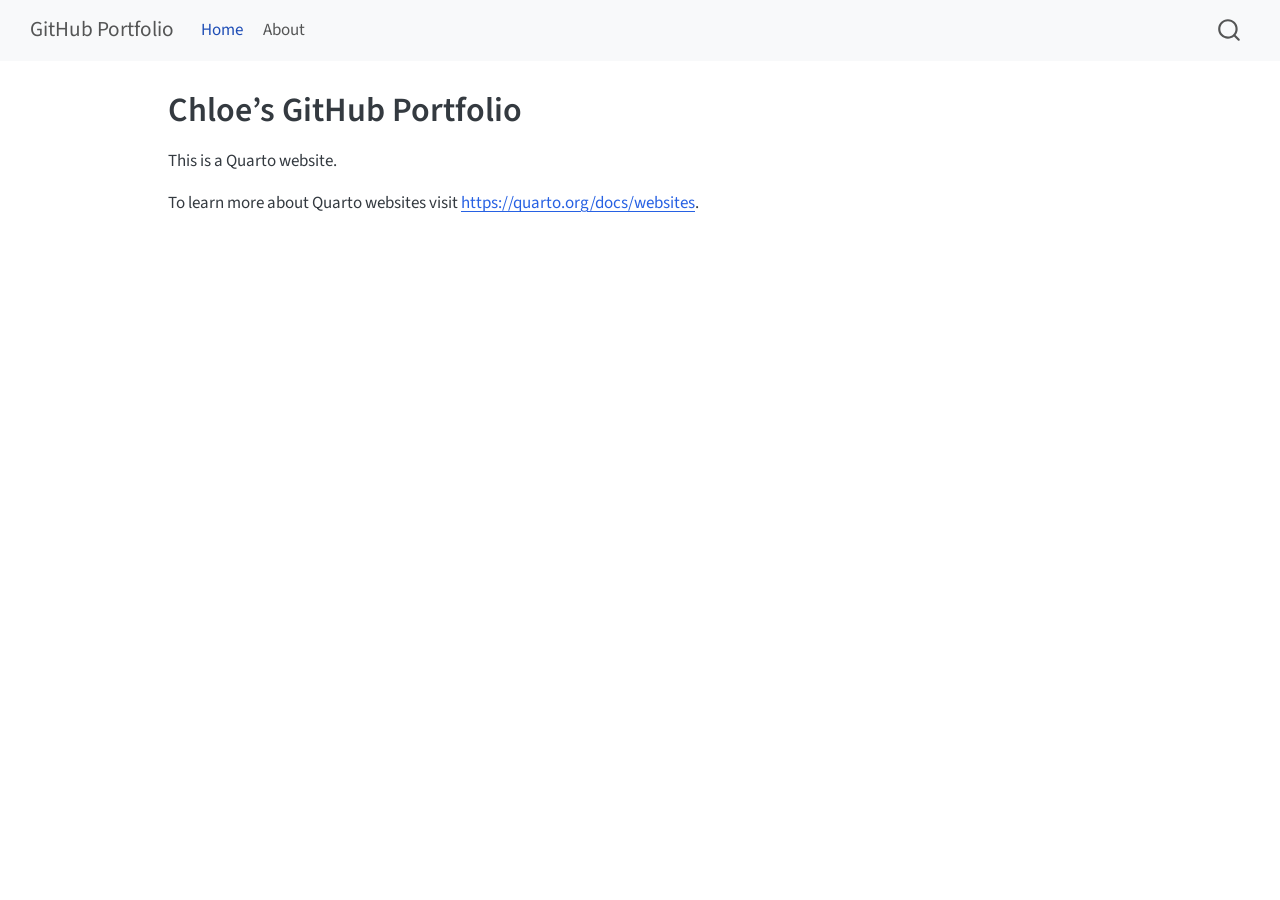
==== docs/index.html @ cc86d29c "step 3 complete" ====
<!DOCTYPE html>
<html xmlns="http://www.w3.org/1999/xhtml" lang="en" xml:lang="en"><head>

<meta charset="utf-8">
<meta name="generator" content="quarto-1.10.18">

<meta name="viewport" content="width=device-width, initial-scale=1.0, user-scalable=yes">


<title>Chloe’s GitHub Portfolio – GitHub Portfolio</title>
<style>
/* Default styles provided by pandoc.
** See https://pandoc.org/MANUAL.html#variables-for-html for config info.
*/
span.smallcaps{font-variant: small-caps;}
div.columns{display: flex; gap: 1.5em;}
div.column{flex: auto;}
@media screen {
div.columns{gap: min(4vw, 1.5em);}
div.column{overflow-x: auto;}
}
div.hanging-indent{margin-left: 1.5em; text-indent: -1.5em;}
ul.task-list{list-style: none;}
ul.task-list li input[type="checkbox"] {
  width: 0.8em;
  margin: 0 0.8em 0.2em -1em; /* quarto-specific, see https://github.com/quarto-dev/quarto-cli/issues/4556 */ 
  vertical-align: middle;
}
</style>


<script src="site_libs/quarto-nav/quarto-nav.js"></script>
<script src="site_libs/quarto-nav/headroom.min.js"></script>
<script src="site_libs/clipboard/clipboard.min.js"></script>
<script src="site_libs/quarto-search/autocomplete.umd.js"></script>
<script src="site_libs/quarto-search/fuse.min.js"></script>
<script src="site_libs/quarto-search/quarto-search.js"></script>
<meta name="quarto:offset" content="./">
<script src="site_libs/quarto-html/quarto.js" type="module"></script>
<script src="site_libs/quarto-html/tabsets/tabsets.js" type="module"></script>
<script src="site_libs/quarto-html/popper.min.js"></script>
<script src="site_libs/quarto-html/tippy.umd.min.js"></script>
<script src="site_libs/quarto-html/anchor.min.js"></script>
<link href="site_libs/quarto-html/tippy.css" rel="stylesheet">
<link href="site_libs/quarto-html/quarto-syntax-highlighting-64a204ab8560d761af7679ceaba22944.css" rel="stylesheet" id="quarto-text-highlighting-styles">
<script src="site_libs/bootstrap/bootstrap.min.js"></script>
<link href="site_libs/bootstrap/bootstrap-icons.css" rel="stylesheet">
<link href="site_libs/bootstrap/bootstrap-172ba59bd5e0b52282274ba0c0cc16fc.min.css" rel="stylesheet" append-hash="true" id="quarto-bootstrap" data-mode="light">
<script id="quarto-search-options" type="application/json">{
  "location": "navbar",
  "copy-button": false,
  "collapse-after": 3,
  "panel-placement": "end",
  "type": "overlay",
  "limit": 50,
  "keyboard-shortcut": [
    "f",
    "/",
    "s"
  ],
  "show-item-context": false,
  "language": {
    "search-no-results-text": "No results",
    "search-matching-documents-text": "matching documents",
    "search-copy-link-title": "Copy link to search",
    "search-hide-matches-text": "Hide additional matches",
    "search-more-match-text": "more match in this document",
    "search-more-matches-text": "more matches in this document",
    "search-clear-button-title": "Clear",
    "search-text-placeholder": "",
    "search-detached-cancel-button-title": "Cancel",
    "search-submit-button-title": "Submit",
    "search-label": "Search"
  }
}</script>


<link rel="stylesheet" href="styles.css">
</head>

<body class="nav-fixed quarto-light">

<div id="quarto-search-results"></div>
  <header id="quarto-header" class="headroom fixed-top">
    <nav class="navbar navbar-expand-lg " data-bs-theme="dark">
      <div class="navbar-container container-fluid">
      <div class="navbar-brand-container mx-auto">
    <a class="navbar-brand" href="./index.html">
    <span class="navbar-title">GitHub Portfolio</span>
    </a>
  </div>
            <div id="quarto-search" class="" title="Search"></div>
          <button class="navbar-toggler" type="button" data-bs-toggle="collapse" data-bs-target="#navbarCollapse" aria-controls="navbarCollapse" role="menu" aria-expanded="false" aria-label="Toggle navigation" onclick="if (window.quartoToggleHeadroom) { window.quartoToggleHeadroom(); }">
  <span class="navbar-toggler-icon"></span>
</button>
          <div class="collapse navbar-collapse" id="navbarCollapse">
            <ul class="navbar-nav navbar-nav-scroll me-auto">
  <li class="nav-item">
    <a class="nav-link active" href="./index.html" aria-current="page"> 
<span class="menu-text">Home</span></a>
  </li>  
  <li class="nav-item">
    <a class="nav-link" href="./about.html"> 
<span class="menu-text">About</span></a>
  </li>  
</ul>
          </div> <!-- /navcollapse -->
            <div class="quarto-navbar-tools">
</div>
      </div> <!-- /container-fluid -->
    </nav>
</header>
<!-- content -->
<div id="quarto-content" class="quarto-container page-columns page-rows-contents page-layout-article page-navbar">
<!-- sidebar -->
<!-- margin-sidebar -->
    <div id="quarto-margin-sidebar" class="sidebar margin-sidebar zindex-bottom">
        
    </div>
<!-- main -->
<main class="content" id="quarto-document-content">

<header id="title-block-header" class="quarto-title-block default">
<div class="quarto-title">
<h1 class="title">Chloe’s GitHub Portfolio</h1>
</div>



<div class="quarto-title-meta">

    
  
    
  </div>
  


</header>


<p>This is a Quarto website.</p>
<p>To learn more about Quarto websites visit <a href="https://quarto.org/docs/websites" class="uri">https://quarto.org/docs/websites</a>.</p>



</main> <!-- /main -->
<script id="quarto-html-after-body" type="application/javascript">
  window.document.addEventListener("DOMContentLoaded", function (event) {
    const icon = "";
    const anchorJS = new window.AnchorJS();
    anchorJS.options = {
      placement: 'right',
      icon: icon
    };
    anchorJS.add('.anchored');
    const isCodeAnnotation = (el) => {
      for (const clz of el.classList) {
        if (clz.startsWith('code-annotation-')) {                     
          return true;
        }
      }
      return false;
    }
    const onCopySuccess = function(e) {
      // button target
      const button = e.trigger;
      // don't keep focus
      button.blur();
      // flash "checked"
      button.classList.add('code-copy-button-checked');
      var currentTitle = button.getAttribute("title");
      button.setAttribute("title", "Copied!");
      let tooltip;
      if (window.bootstrap) {
        button.setAttribute("data-bs-toggle", "tooltip");
        button.setAttribute("data-bs-placement", "left");
        button.setAttribute("data-bs-title", "Copied!");
        tooltip = new bootstrap.Tooltip(button, 
          { trigger: "manual", 
            customClass: "code-copy-button-tooltip",
            offset: [0, -8]});
        tooltip.show();    
      }
      setTimeout(function() {
        if (tooltip) {
          tooltip.hide();
          button.removeAttribute("data-bs-title");
          button.removeAttribute("data-bs-toggle");
          button.removeAttribute("data-bs-placement");
        }
        button.setAttribute("title", currentTitle);
        button.classList.remove('code-copy-button-checked');
      }, 1000);
      // clear code selection
      e.clearSelection();
    }
    const getTextToCopy = function(trigger) {
      const outerScaffold = trigger.parentElement.cloneNode(true);
      const codeEl = outerScaffold.querySelector('code');
      for (const childEl of codeEl.children) {
        if (isCodeAnnotation(childEl)) {
          childEl.remove();
        }
      }
      return codeEl.innerText;
    }
    const clipboard = new window.ClipboardJS('.code-copy-button:not([data-in-quarto-modal])', {
      text: getTextToCopy
    });
    clipboard.on('success', onCopySuccess);
    if (window.document.getElementById('quarto-embedded-source-code-modal')) {
      const clipboardModal = new window.ClipboardJS('.code-copy-button[data-in-quarto-modal]', {
        text: getTextToCopy,
        container: window.document.getElementById('quarto-embedded-source-code-modal')
      });
      clipboardModal.on('success', onCopySuccess);
    }
      var localhostRegex = new RegExp(/^(?:http|https):\/\/localhost\:?[0-9]*\//);
      var mailtoRegex = new RegExp(/^mailto:/);
        var filterRegex = new RegExp('/' + window.location.host + '/');
      var isInternal = (href) => {
          return filterRegex.test(href) || localhostRegex.test(href) || mailtoRegex.test(href);
      }
      // Inspect non-navigation links and adorn them if external
     var links = window.document.querySelectorAll('a[href]:not(.nav-link):not(.navbar-brand):not(.toc-action):not(.sidebar-link):not(.sidebar-item-toggle):not(.pagination-link):not(.no-external):not([aria-hidden]):not(.dropdown-item):not(.quarto-navigation-tool):not(.about-link)');
      for (var i=0; i<links.length; i++) {
        const link = links[i];
        if (!isInternal(link.href)) {
          // undo the damage that might have been done by quarto-nav.js in the case of
          // links that we want to consider external
          if (link.dataset.originalHref !== undefined) {
            link.href = link.dataset.originalHref;
          }
        }
      }
    function tippyHover(el, contentFn, onTriggerFn, onUntriggerFn) {
      const config = {
        allowHTML: true,
        maxWidth: 500,
        delay: 100,
        arrow: false,
        appendTo: function(el) {
            return el.parentElement;
        },
        interactive: true,
        interactiveBorder: 10,
        theme: 'quarto',
        placement: 'bottom-start',
      };
      if (contentFn) {
        config.content = contentFn;
      }
      if (onTriggerFn) {
        config.onTrigger = onTriggerFn;
      }
      if (onUntriggerFn) {
        config.onUntrigger = onUntriggerFn;
      }
      window.tippy(el, config); 
    }
    const noterefs = window.document.querySelectorAll('a[role="doc-noteref"]');
    for (var i=0; i<noterefs.length; i++) {
      const ref = noterefs[i];
      tippyHover(ref, function() {
        // use id or data attribute instead here
        let href = ref.getAttribute('data-footnote-href') || ref.getAttribute('href');
        try { href = new URL(href).hash; } catch {}
        const id = href.replace(/^#\/?/, "");
        const note = window.document.getElementById(id);
        if (note) {
          return note.innerHTML;
        } else {
          return "";
        }
      });
    }
    const xrefs = window.document.querySelectorAll('a.quarto-xref');
    const processXRef = (id, note) => {
      // Strip column container classes
      const stripColumnClz = (el) => {
        el.classList.remove("page-full", "page-columns");
        if (el.children) {
          for (const child of el.children) {
            stripColumnClz(child);
          }
        }
      }
      stripColumnClz(note)
      if (id === null || id.startsWith('sec-')) {
        // Special case sections, only their first couple elements
        const container = document.createElement("div");
        if (note.children && note.children.length > 2) {
          container.appendChild(note.children[0].cloneNode(true));
          for (let i = 1; i < note.children.length; i++) {
            const child = note.children[i];
            if (child.tagName === "P" && child.innerText === "") {
              continue;
            } else {
              container.appendChild(child.cloneNode(true));
              break;
            }
          }
          if (window.Quarto?.typesetMath) {
            window.Quarto.typesetMath(container);
          }
          return container.innerHTML
        } else {
          if (window.Quarto?.typesetMath) {
            window.Quarto.typesetMath(note);
          }
          return note.innerHTML;
        }
      } else {
        // Remove any anchor links if they are present
        const anchorLink = note.querySelector('a.anchorjs-link');
        if (anchorLink) {
          anchorLink.remove();
        }
        if (window.Quarto?.typesetMath) {
          window.Quarto.typesetMath(note);
        }
        if (note.classList.contains("callout")) {
          return note.outerHTML;
        } else {
          return note.innerHTML;
        }
      }
    }
    for (var i=0; i<xrefs.length; i++) {
      const xref = xrefs[i];
      tippyHover(xref, undefined, function(instance) {
        instance.disable();
        let url = xref.getAttribute('href');
        let hash = undefined; 
        if (url.startsWith('#')) {
          hash = url;
        } else {
          try { hash = new URL(url).hash; } catch {}
        }
        if (hash) {
          const id = hash.replace(/^#\/?/, "");
          const note = window.document.getElementById(id);
          if (note !== null) {
            try {
              const html = processXRef(id, note.cloneNode(true));
              instance.setContent(html);
            } finally {
              instance.enable();
              instance.show();
            }
          } else {
            // See if we can fetch this
            fetch(url.split('#')[0])
            .then(res => res.text())
            .then(html => {
              const parser = new DOMParser();
              const htmlDoc = parser.parseFromString(html, "text/html");
              const note = htmlDoc.getElementById(id);
              if (note !== null) {
                const html = processXRef(id, note);
                instance.setContent(html);
              } 
            }).finally(() => {
              instance.enable();
              instance.show();
            });
          }
        } else {
          // See if we can fetch a full url (with no hash to target)
          // This is a special case and we should probably do some content thinning / targeting
          fetch(url)
          .then(res => res.text())
          .then(html => {
            const parser = new DOMParser();
            const htmlDoc = parser.parseFromString(html, "text/html");
            const note = htmlDoc.querySelector('main.content');
            if (note !== null) {
              // This should only happen for chapter cross references
              // (since there is no id in the URL)
              // remove the first header
              if (note.children.length > 0 && note.children[0].tagName === "HEADER") {
                note.children[0].remove();
              }
              const html = processXRef(null, note);
              instance.setContent(html);
            } 
          }).finally(() => {
            instance.enable();
            instance.show();
          });
        }
      }, function(instance) {
      });
    }
        let selectedAnnoteEl;
        const selectorForAnnotation = ( cell, annotation) => {
          let cellAttr = 'data-code-cell="' + cell + '"';
          let lineAttr = 'data-code-annotation="' +  annotation + '"';
          const selector = 'span[' + cellAttr + '][' + lineAttr + ']';
          return selector;
        }
        const selectCodeLines = (annoteEl) => {
          const doc = window.document;
          const targetCell = annoteEl.getAttribute("data-target-cell");
          const targetAnnotation = annoteEl.getAttribute("data-target-annotation");
          const annoteSpan = window.document.querySelector(selectorForAnnotation(targetCell, targetAnnotation));
          const lines = annoteSpan.getAttribute("data-code-lines").split(",");
          const lineIds = lines.map((line) => {
            return targetCell + "-" + line;
          })
          let top = null;
          let height = null;
          let parent = null;
          if (lineIds.length > 0) {
              //compute the position of the single el (top and bottom and make a div)
              const el = window.document.getElementById(lineIds[0]);
              top = el.offsetTop;
              height = el.offsetHeight;
              parent = el.parentElement.parentElement;
            if (lineIds.length > 1) {
              const lastEl = window.document.getElementById(lineIds[lineIds.length - 1]);
              const bottom = lastEl.offsetTop + lastEl.offsetHeight;
              height = bottom - top;
            }
            if (top !== null && height !== null && parent !== null) {
              // cook up a div (if necessary) and position it 
              let div = window.document.getElementById("code-annotation-line-highlight");
              if (div === null) {
                div = window.document.createElement("div");
                div.setAttribute("id", "code-annotation-line-highlight");
                div.style.position = 'absolute';
                parent.appendChild(div);
              }
              div.style.top = top - 2 + "px";
              div.style.height = height + 4 + "px";
              div.style.left = 0;
              let gutterDiv = window.document.getElementById("code-annotation-line-highlight-gutter");
              if (gutterDiv === null) {
                gutterDiv = window.document.createElement("div");
                gutterDiv.setAttribute("id", "code-annotation-line-highlight-gutter");
                gutterDiv.style.position = 'absolute';
                const codeCell = window.document.getElementById(targetCell);
                const gutter = codeCell.querySelector('.code-annotation-gutter');
                gutter.appendChild(gutterDiv);
              }
              gutterDiv.style.top = top - 2 + "px";
              gutterDiv.style.height = height + 4 + "px";
            }
            selectedAnnoteEl = annoteEl;
          }
        };
        const unselectCodeLines = () => {
          const elementsIds = ["code-annotation-line-highlight", "code-annotation-line-highlight-gutter"];
          elementsIds.forEach((elId) => {
            const div = window.document.getElementById(elId);
            if (div) {
              div.remove();
            }
          });
          selectedAnnoteEl = undefined;
        };
          // Handle positioning of the toggle
      window.addEventListener(
        "resize",
        throttle(() => {
          elRect = undefined;
          if (selectedAnnoteEl) {
            selectCodeLines(selectedAnnoteEl);
          }
        }, 10)
      );
      function throttle(fn, ms) {
      let throttle = false;
      let timer;
        return (...args) => {
          if(!throttle) { // first call gets through
              fn.apply(this, args);
              throttle = true;
          } else { // all the others get throttled
              if(timer) clearTimeout(timer); // cancel #2
              timer = setTimeout(() => {
                fn.apply(this, args);
                timer = throttle = false;
              }, ms);
          }
        };
      }
        // Attach click handler to the DT
        const annoteDls = window.document.querySelectorAll('dt[data-target-cell]');
        for (const annoteDlNode of annoteDls) {
          annoteDlNode.addEventListener('click', (event) => {
            const clickedEl = event.target;
            if (clickedEl !== selectedAnnoteEl) {
              unselectCodeLines();
              const activeEl = window.document.querySelector('dt[data-target-cell].code-annotation-active');
              if (activeEl) {
                activeEl.classList.remove('code-annotation-active');
              }
              selectCodeLines(clickedEl);
              clickedEl.classList.add('code-annotation-active');
            } else {
              // Unselect the line
              unselectCodeLines();
              clickedEl.classList.remove('code-annotation-active');
            }
          });
        }
    const findCites = (el) => {
      const parentEl = el.parentElement;
      if (parentEl) {
        const cites = parentEl.dataset.cites;
        if (cites) {
          return {
            el,
            cites: cites.split(' ')
          };
        } else {
          return findCites(el.parentElement)
        }
      } else {
        return undefined;
      }
    };
    var bibliorefs = window.document.querySelectorAll('a[role="doc-biblioref"]');
    for (var i=0; i<bibliorefs.length; i++) {
      const ref = bibliorefs[i];
      const citeInfo = findCites(ref);
      if (citeInfo) {
        tippyHover(citeInfo.el, function() {
          var popup = window.document.createElement('div');
          citeInfo.cites.forEach(function(cite) {
            var citeDiv = window.document.createElement('div');
            citeDiv.classList.add('hanging-indent');
            citeDiv.classList.add('csl-entry');
            var biblioDiv = window.document.getElementById('ref-' + cite);
            if (biblioDiv) {
              citeDiv.innerHTML = biblioDiv.innerHTML;
            }
            popup.appendChild(citeDiv);
          });
          return popup.innerHTML;
        });
      }
    }
  });
  </script>
</div> <!-- /content -->




</body></html>
---- docs/site_libs/quarto-html/tippy.css ----
.tippy-box[data-animation=fade][data-state=hidden]{opacity:0}[data-tippy-root]{max-width:calc(100vw - 10px)}.tippy-box{position:relative;background-color:#333;color:#fff;border-radius:4px;font-size:14px;line-height:1.4;white-space:normal;outline:0;transition-property:transform,visibility,opacity}.tippy-box[data-placement^=top]>.tippy-arrow{bottom:0}.tippy-box[data-placement^=top]>.tippy-arrow:before{bottom:-7px;left:0;border-width:8px 8px 0;border-top-color:initial;transform-origin:center top}.tippy-box[data-placement^=bottom]>.tippy-arrow{top:0}.tippy-box[data-placement^=bottom]>.tippy-arrow:before{top:-7px;left:0;border-width:0 8px 8px;border-bottom-color:initial;transform-origin:center bottom}.tippy-box[data-placement^=left]>.tippy-arrow{right:0}.tippy-box[data-placement^=left]>.tippy-arrow:before{border-width:8px 0 8px 8px;border-left-color:initial;right:-7px;transform-origin:center left}.tippy-box[data-placement^=right]>.tippy-arrow{left:0}.tippy-box[data-placement^=right]>.tippy-arrow:before{left:-7px;border-width:8px 8px 8px 0;border-right-color:initial;transform-origin:center right}.tippy-box[data-inertia][data-state=visible]{transition-timing-function:cubic-bezier(.54,1.5,.38,1.11)}.tippy-arrow{width:16px;height:16px;color:#333}.tippy-arrow:before{content:"";position:absolute;border-color:transparent;border-style:solid}.tippy-content{position:relative;padding:5px 9px;z-index:1}
---- docs/site_libs/quarto-html/quarto-syntax-highlighting-64a204ab8560d761af7679ceaba22944.css ----
/* quarto syntax highlight colors */
:root {
  --quarto-hl-ot-color: #003B4F;
  --quarto-hl-at-color: #657422;
  --quarto-hl-ss-color: #20794D;
  --quarto-hl-an-color: #5E5E5E;
  --quarto-hl-fu-color: #4758AB;
  --quarto-hl-st-color: #20794D;
  --quarto-hl-cf-color: #003B4F;
  --quarto-hl-op-color: #5E5E5E;
  --quarto-hl-er-color: #AD0000;
  --quarto-hl-bn-color: #AD0000;
  --quarto-hl-al-color: #AD0000;
  --quarto-hl-va-color: #111111;
  --quarto-hl-bu-color: inherit;
  --quarto-hl-ex-color: inherit;
  --quarto-hl-pp-color: #AD0000;
  --quarto-hl-in-color: #5E5E5E;
  --quarto-hl-vs-color: #20794D;
  --quarto-hl-wa-color: #5E5E5E;
  --quarto-hl-do-color: #5E5E5E;
  --quarto-hl-im-color: #00769E;
  --quarto-hl-ch-color: #20794D;
  --quarto-hl-dt-color: #AD0000;
  --quarto-hl-fl-color: #AD0000;
  --quarto-hl-co-color: #5E5E5E;
  --quarto-hl-cv-color: #5E5E5E;
  --quarto-hl-cn-color: #8f5902;
  --quarto-hl-sc-color: #5E5E5E;
  --quarto-hl-dv-color: #AD0000;
  --quarto-hl-kw-color: #003B4F;
}

/* other quarto variables */
:root {
  --quarto-font-monospace: SFMono-Regular, Menlo, Monaco, Consolas, "Liberation Mono", "Courier New", monospace;
}

/* syntax highlight based on Pandoc's rules */
pre > code.sourceCode > span {
  color: #003B4F;
}

code.sourceCode > span {
  color: #003B4F;
}

div.sourceCode,
div.sourceCode pre.sourceCode {
  color: #003B4F;
}

/* Normal */
code span {
  color: #003B4F;
}

/* Alert */
code span.al {
  color: #AD0000;
  font-style: inherit;
}

/* Annotation */
code span.an {
  color: #5E5E5E;
  font-style: inherit;
}

/* Attribute */
code span.at {
  color: #657422;
  font-style: inherit;
}

/* BaseN */
code span.bn {
  color: #AD0000;
  font-style: inherit;
}

/* BuiltIn */
code span.bu {
  font-style: inherit;
}

/* ControlFlow */
code span.cf {
  color: #003B4F;
  font-weight: bold;
  font-style: inherit;
}

/* Char */
code span.ch {
  color: #20794D;
  font-style: inherit;
}

/* Constant */
code span.cn {
  color: #8f5902;
  font-style: inherit;
}

/* Comment */
code span.co {
  color: #5E5E5E;
  font-style: inherit;
}

/* CommentVar */
code span.cv {
  color: #5E5E5E;
  font-style: italic;
}

/* Documentation */
code span.do {
  color: #5E5E5E;
  font-style: italic;
}

/* DataType */
code span.dt {
  color: #AD0000;
  font-style: inherit;
}

/* DecVal */
code span.dv {
  color: #AD0000;
  font-style: inherit;
}

/* Error */
code span.er {
  color: #AD0000;
  font-style: inherit;
}

/* Extension */
code span.ex {
  font-style: inherit;
}

/* Float */
code span.fl {
  color: #AD0000;
  font-style: inherit;
}

/* Function */
code span.fu {
  color: #4758AB;
  font-style: inherit;
}

/* Import */
code span.im {
  color: #00769E;
  font-style: inherit;
}

/* Information */
code span.in {
  color: #5E5E5E;
  font-style: inherit;
}

/* Keyword */
code span.kw {
  color: #003B4F;
  font-weight: bold;
  font-style: inherit;
}

/* Operator */
code span.op {
  color: #5E5E5E;
  font-style: inherit;
}

/* Other */
code span.ot {
  color: #003B4F;
  font-style: inherit;
}

/* Preprocessor */
code span.pp {
  color: #AD0000;
  font-style: inherit;
}

/* SpecialChar */
code span.sc {
  color: #5E5E5E;
  font-style: inherit;
}

/* SpecialString */
code span.ss {
  color: #20794D;
  font-style: inherit;
}

/* String */
code span.st {
  color: #20794D;
  font-style: inherit;
}

/* Variable */
code span.va {
  color: #111111;
  font-style: inherit;
}

/* VerbatimString */
code span.vs {
  color: #20794D;
  font-style: inherit;
}

/* Warning */
code span.wa {
  color: #5E5E5E;
  font-style: italic;
}

.prevent-inlining {
  content: "</";
}

/*# sourceMappingURL=9d8d5bb603a83b8298b89080a598c93b.css.map */
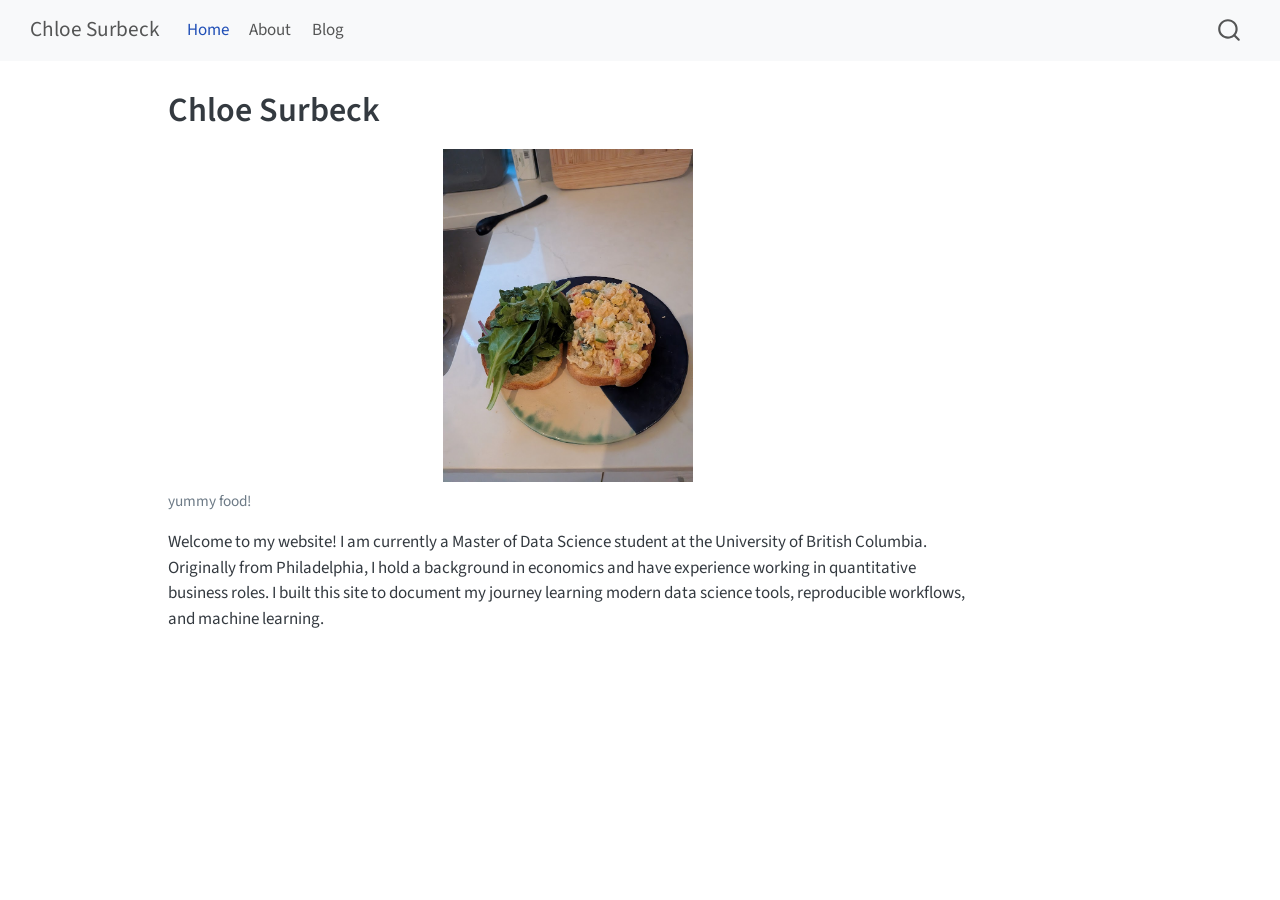
==== commit 4880bfcf: "Render website into docs folder" ====
--- a/docs/index.html
+++ b/docs/index.html
@@ -7,7 +7,7 @@
 <meta name="viewport" content="width=device-width, initial-scale=1.0, user-scalable=yes">
 
 
-<title>Chloe’s GitHub Portfolio – GitHub Portfolio</title>
+<title>Chloe Surbeck</title>
 <style>
 /* Default styles provided by pandoc.
 ** See https://pandoc.org/MANUAL.html#variables-for-html for config info.
@@ -86,7 +86,7 @@
       <div class="navbar-container container-fluid">
       <div class="navbar-brand-container mx-auto">
     <a class="navbar-brand" href="./index.html">
-    <span class="navbar-title">GitHub Portfolio</span>
+    <span class="navbar-title">Chloe Surbeck</span>
     </a>
   </div>
             <div id="quarto-search" class="" title="Search"></div>
@@ -102,6 +102,10 @@
   <li class="nav-item">
     <a class="nav-link" href="./about.html"> 
 <span class="menu-text">About</span></a>
+  </li>  
+  <li class="nav-item">
+    <a class="nav-link" href="./blog.html"> 
+<span class="menu-text">Blog</span></a>
   </li>  
 </ul>
           </div> <!-- /navcollapse -->
@@ -122,7 +126,7 @@
 
 <header id="title-block-header" class="quarto-title-block default">
 <div class="quarto-title">
-<h1 class="title">Chloe’s GitHub Portfolio</h1>
+<h1 class="title">Chloe Surbeck</h1>
 </div>
 
 
@@ -139,8 +143,13 @@
 </header>
 
 
-<p>This is a Quarto website.</p>
-<p>To learn more about Quarto websites visit <a href="https://quarto.org/docs/websites" class="uri">https://quarto.org/docs/websites</a>.</p>
+<div class="quarto-figure quarto-figure-center">
+<figure class="figure">
+<p><img src="images/profile.jpg" class="img-fluid figure-img" width="250"></p>
+<figcaption>yummy food!</figcaption>
+</figure>
+</div>
+<p>Welcome to my website! I am currently a Master of Data Science student at the University of British Columbia. Originally from Philadelphia, I hold a background in economics and have experience working in quantitative business roles. I built this site to document my journey learning modern data science tools, reproducible workflows, and machine learning.</p>
 
 
 
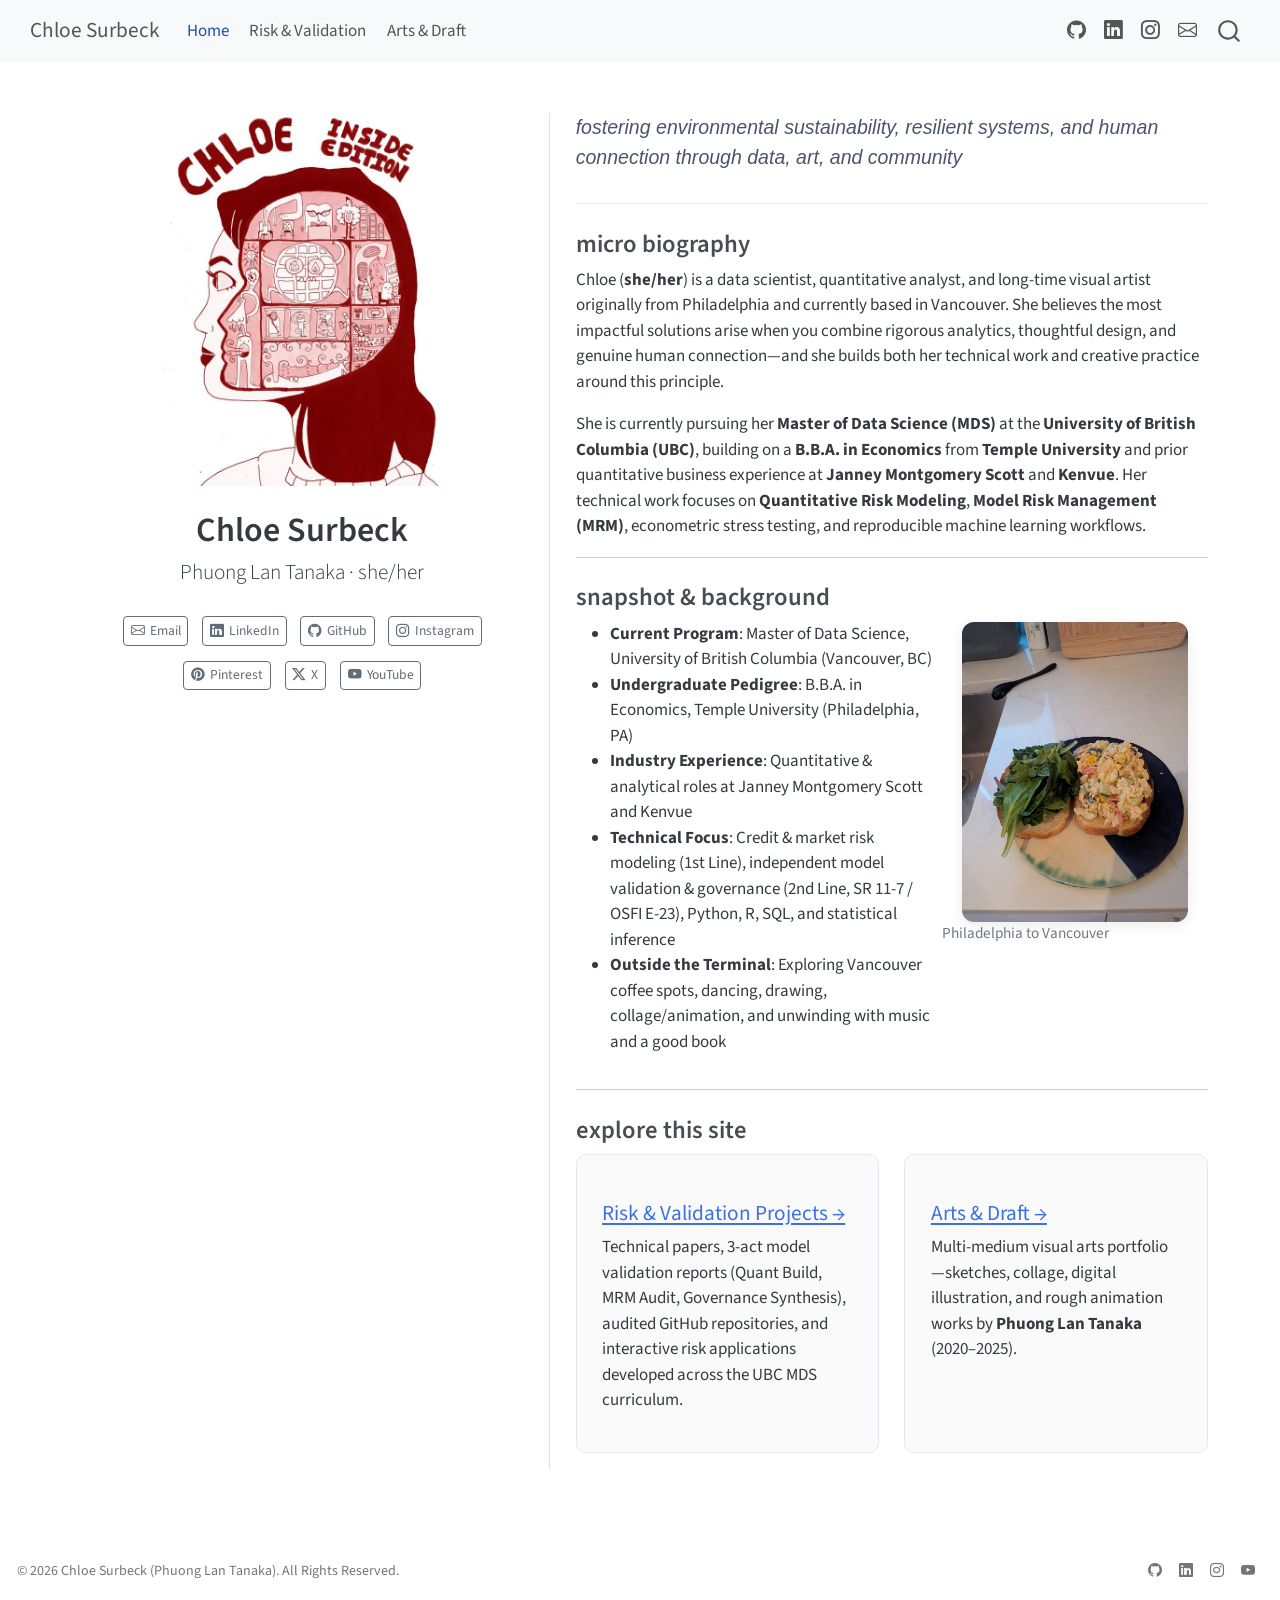
==== commit e4298e9f: "Update portfolio: unified bio, Quant Risk & Validation (Block 1), and Arts & Draft gallery" ====
--- a/docs/index.html
+++ b/docs/index.html
@@ -36,11 +36,11 @@
 <script src="site_libs/quarto-search/fuse.min.js"></script>
 <script src="site_libs/quarto-search/quarto-search.js"></script>
 <meta name="quarto:offset" content="./">
+<link href="./images/favicon.jpg" rel="icon" type="image/jpeg">
 <script src="site_libs/quarto-html/quarto.js" type="module"></script>
 <script src="site_libs/quarto-html/tabsets/tabsets.js" type="module"></script>
 <script src="site_libs/quarto-html/popper.min.js"></script>
 <script src="site_libs/quarto-html/tippy.umd.min.js"></script>
-<script src="site_libs/quarto-html/anchor.min.js"></script>
 <link href="site_libs/quarto-html/tippy.css" rel="stylesheet">
 <link href="site_libs/quarto-html/quarto-syntax-highlighting-64a204ab8560d761af7679ceaba22944.css" rel="stylesheet" id="quarto-text-highlighting-styles">
 <script src="site_libs/bootstrap/bootstrap.min.js"></script>
@@ -100,12 +100,34 @@
 <span class="menu-text">Home</span></a>
   </li>  
   <li class="nav-item">
-    <a class="nav-link" href="./about.html"> 
-<span class="menu-text">About</span></a>
+    <a class="nav-link" href="./risk-validation.html"> 
+<span class="menu-text">Risk &amp; Validation</span></a>
   </li>  
   <li class="nav-item">
-    <a class="nav-link" href="./blog.html"> 
-<span class="menu-text">Blog</span></a>
+    <a class="nav-link" href="./arts-and-drafts.html"> 
+<span class="menu-text">Arts &amp; Draft</span></a>
+  </li>  
+</ul>
+            <ul class="navbar-nav navbar-nav-scroll ms-auto">
+  <li class="nav-item compact">
+    <a class="nav-link" href="https://github.com/chloesurbeck"> <i class="bi bi-github" role="img" aria-label="GitHub">
+</i> 
+<span class="menu-text"></span></a>
+  </li>  
+  <li class="nav-item compact">
+    <a class="nav-link" href="https://www.linkedin.com/in/chloesurbeck/"> <i class="bi bi-linkedin" role="img" aria-label="LinkedIn">
+</i> 
+<span class="menu-text"></span></a>
+  </li>  
+  <li class="nav-item compact">
+    <a class="nav-link" href="https://www.instagram.com/phuonglantanaka/"> <i class="bi bi-instagram" role="img" aria-label="Instagram">
+</i> 
+<span class="menu-text"></span></a>
+  </li>  
+  <li class="nav-item compact">
+    <a class="nav-link" href="mailto:phuonglantanaka@gmail.com"> <i class="bi bi-envelope" role="img" aria-label="Email">
+</i> 
+<span class="menu-text"></span></a>
   </li>  
 </ul>
           </div> <!-- /navcollapse -->
@@ -115,54 +137,106 @@
     </nav>
 </header>
 <!-- content -->
-<div id="quarto-content" class="quarto-container page-columns page-rows-contents page-layout-article page-navbar">
+<div id="quarto-content" class="quarto-container page-columns page-rows-contents page-layout-full page-navbar">
 <!-- sidebar -->
 <!-- margin-sidebar -->
-    <div id="quarto-margin-sidebar" class="sidebar margin-sidebar zindex-bottom">
-        
-    </div>
+    
 <!-- main -->
-<main class="content" id="quarto-document-content">
-
+<div class="quarto-about-trestles column-page">
+  <div class="about-entity">
+    <img src="images/chloe_inside_edition.png" class="about-image
+  rounded " style="width: 280px;">
 <header id="title-block-header" class="quarto-title-block default">
 <div class="quarto-title">
 <h1 class="title">Chloe Surbeck</h1>
-</div>
-
-
-
-<div class="quarto-title-meta">
-
-    
-  
-    
+<p class="subtitle lead">Phuong Lan Tanaka · she/her</p>
+</div>
+<div class="quarto-title-meta column-page">
   </div>
-  
-
-
 </header>
-
-
+    <div class="about-links">
+  <a href="mailto:phuonglantanaka@gmail.com" class="about-link" rel="" target="">
+    <i class="bi bi-envelope"></i>
+     <span class="about-link-text">Email</span>
+  </a>
+  <a href="https://www.linkedin.com/in/chloesurbeck/" class="about-link" rel="" target="">
+    <i class="bi bi-linkedin"></i>
+     <span class="about-link-text">LinkedIn</span>
+  </a>
+  <a href="https://github.com/chloesurbeck" class="about-link" rel="" target="">
+    <i class="bi bi-github"></i>
+     <span class="about-link-text">GitHub</span>
+  </a>
+  <a href="https://www.instagram.com/phuonglantanaka/" class="about-link" rel="" target="">
+    <i class="bi bi-instagram"></i>
+     <span class="about-link-text">Instagram</span>
+  </a>
+  <a href="https://www.pinterest.com/phuonglantanaka/" class="about-link" rel="" target="">
+    <i class="bi bi-pinterest"></i>
+     <span class="about-link-text">Pinterest</span>
+  </a>
+  <a href="https://www.x.com/phuonglantanaka" class="about-link" rel="" target="">
+    <i class="bi bi-twitter-x"></i>
+     <span class="about-link-text">X</span>
+  </a>
+  <a href="https://www.youtube.com/@phuonglantanaka" class="about-link" rel="" target="">
+    <i class="bi bi-youtube"></i>
+     <span class="about-link-text">YouTube</span>
+  </a>
+</div>
+  </div>
+  <div class="about-contents"><main class="content column-page" id="quarto-document-content">
+<div class="lead tagline-banner">
+<p><em>fostering environmental sustainability, resilient systems, and human connection through data, art, and community</em></p>
+</div>
+<section id="micro-biography" class="level3">
+<h3 data-anchor-id="micro-biography">micro biography</h3>
+<p>Chloe (<strong>she/her</strong>) is a data scientist, quantitative analyst, and long-time visual artist originally from Philadelphia and currently based in Vancouver. She believes the most impactful solutions arise when you combine rigorous analytics, thoughtful design, and genuine human connection—and she builds both her technical work and creative practice around this principle.</p>
+<p>She is currently pursuing her <strong>Master of Data Science (MDS)</strong> at the <strong>University of British Columbia (UBC)</strong>, building on a <strong>B.B.A. in Economics</strong> from <strong>Temple University</strong> and prior quantitative business experience at <strong>Janney Montgomery Scott</strong> and <strong>Kenvue</strong>. Her technical work focuses on <strong>Quantitative Risk Modeling</strong>, <strong>Model Risk Management (MRM)</strong>, econometric stress testing, and reproducible machine learning workflows.</p>
+<hr>
+</section>
+<section id="snapshot-background" class="level3">
+<h3 data-anchor-id="snapshot-background">snapshot &amp; background</h3>
+<div class="columns">
+<div class="column" style="width:58%;">
+<ul>
+<li><strong>Current Program</strong>: Master of Data Science, University of British Columbia (Vancouver, BC)</li>
+<li><strong>Undergraduate Pedigree</strong>: B.B.A. in Economics, Temple University (Philadelphia, PA)</li>
+<li><strong>Industry Experience</strong>: Quantitative &amp; analytical roles at Janney Montgomery Scott and Kenvue</li>
+<li><strong>Technical Focus</strong>: Credit &amp; market risk modeling (1st Line), independent model validation &amp; governance (2nd Line, SR 11-7 / OSFI E-23), Python, R, SQL, and statistical inference</li>
+<li><strong>Outside the Terminal</strong>: Exploring Vancouver coffee spots, dancing, drawing, collage/animation, and unwinding with music and a good book</li>
+</ul>
+</div><div class="column" style="width:42%;">
 <div class="quarto-figure quarto-figure-center">
 <figure class="figure">
-<p><img src="images/profile.jpg" class="img-fluid figure-img" width="250"></p>
-<figcaption>yummy food!</figcaption>
+<p><img src="images/profile.jpg" class="rounded-photo img-fluid figure-img" style="width:85.0%"></p>
+<figcaption>Philadelphia to Vancouver</figcaption>
 </figure>
 </div>
-<p>Welcome to my website! I am currently a Master of Data Science student at the University of British Columbia. Originally from Philadelphia, I hold a background in economics and have experience working in quantitative business roles. I built this site to document my journey learning modern data science tools, reproducible workflows, and machine learning.</p>
-
-
-
-</main> <!-- /main -->
+</div>
+</div>
+<hr>
+</section>
+<section id="explore-this-site" class="level3">
+<h3 data-anchor-id="explore-this-site">explore this site</h3>
+<div class="grid">
+<section id="risk-validation-projects" class="level4 g-col-12 g-col-md-6 nav-card">
+<h4 data-anchor-id="risk-validation-projects"><a href="./risk-validation.html">Risk &amp; Validation Projects →</a></h4>
+<p>Technical papers, 3-act model validation reports (Quant Build, MRM Audit, Governance Synthesis), audited GitHub repositories, and interactive risk applications developed across the UBC MDS curriculum.</p>
+</section>
+<section id="arts-draft" class="level4 g-col-12 g-col-md-6 nav-card">
+<h4 data-anchor-id="arts-draft"><a href="./arts-and-drafts.html">Arts &amp; Draft →</a></h4>
+<p>Multi-medium visual arts portfolio—sketches, collage, digital illustration, and rough animation works by <strong>Phuong Lan Tanaka</strong> (2020–2025).</p>
+</section>
+</div>
+
+
+</section>
+</main></div>
+</div>
+ <!-- /main -->
 <script id="quarto-html-after-body" type="application/javascript">
   window.document.addEventListener("DOMContentLoaded", function (event) {
-    const icon = "";
-    const anchorJS = new window.AnchorJS();
-    anchorJS.options = {
-      placement: 'right',
-      icon: icon
-    };
-    anchorJS.add('.anchored');
     const isCodeAnnotation = (el) => {
       for (const clz of el.classList) {
         if (clz.startsWith('code-annotation-')) {                     
@@ -555,6 +629,44 @@
   });
   </script>
 </div> <!-- /content -->
+<footer class="footer">
+  <div class="nav-footer">
+    <div class="nav-footer-left">
+<p>© 2026 Chloe Surbeck (Phuong Lan Tanaka). All Rights Reserved.</p>
+</div>   
+    <div class="nav-footer-center">
+      &nbsp;
+    </div>
+    <div class="nav-footer-right">
+      <ul class="footer-items list-unstyled">
+    <li class="nav-item compact">
+    <a class="nav-link" href="https://github.com/chloesurbeck">
+      <i class="bi bi-github" role="img">
+</i> 
+    </a>
+  </li>  
+    <li class="nav-item compact">
+    <a class="nav-link" href="https://www.linkedin.com/in/chloesurbeck/">
+      <i class="bi bi-linkedin" role="img">
+</i> 
+    </a>
+  </li>  
+    <li class="nav-item compact">
+    <a class="nav-link" href="https://www.instagram.com/phuonglantanaka/">
+      <i class="bi bi-instagram" role="img">
+</i> 
+    </a>
+  </li>  
+    <li class="nav-item compact">
+    <a class="nav-link" href="https://www.youtube.com/@phuonglantanaka">
+      <i class="bi bi-youtube" role="img">
+</i> 
+    </a>
+  </li>  
+</ul>
+    </div>
+  </div>
+</footer>
 
 
 
--- a/docs/styles.css
+++ b/docs/styles.css
@@ -0,0 +1,80 @@
+/* Global Typography & Layout Polish */
+.tagline-banner {
+  font-size: 1.15rem;
+  color: #4a5568;
+  margin-bottom: 1.5rem;
+  padding-bottom: 0.75rem;
+  border-bottom: 1px solid #e2e8f0;
+}
+
+.rounded-photo {
+  border-radius: 12px;
+  box-shadow: 0 4px 14px rgba(0, 0, 0, 0.08);
+  display: block;
+  margin: 0 auto;
+}
+
+.nav-card {
+  padding: 1.25rem 1.5rem;
+  border: 1px solid #e2e8f0;
+  border-radius: 10px;
+  background-color: #fafafa;
+  transition: transform 0.15s ease, box-shadow 0.15s ease;
+}
+
+.nav-card:hover {
+  transform: translateY(-2px);
+  box-shadow: 0 6px 16px rgba(0, 0, 0, 0.06);
+}
+
+/* Arts & Draft Portfolio Gallery (matching phuonglantanaka.com/portfolio) */
+.art-gallery {
+  max-width: 960px;
+  margin: 0 auto;
+  text-align: center;
+  font-family: Helvetica, Arial, sans-serif;
+}
+
+.art-piece {
+  margin-bottom: 3.5rem;
+  text-align: center;
+}
+
+.art-img {
+  width: 80%;
+  max-width: 820px;
+  height: auto;
+  display: block;
+  margin: 0 auto 0.75rem auto;
+  border-radius: 4px;
+}
+
+.art-caption {
+  text-align: center;
+  font-size: 1rem;
+  color: #2d3748;
+  margin-top: 0.5rem;
+  margin-bottom: 1.5rem;
+}
+
+.art-video-wrapper {
+  position: relative;
+  width: 80%;
+  max-width: 870px;
+  margin: 0 auto 0.75rem auto;
+  aspect-ratio: 16 / 9;
+}
+
+.art-video-wrapper iframe {
+  width: 100%;
+  height: 100%;
+  border-radius: 4px;
+}
+
+/* Project Links Bar in Validation Reports */
+.project-links-bar {
+  display: flex;
+  flex-wrap: wrap;
+  gap: 0.5rem;
+  margin-bottom: 1rem;
+}
